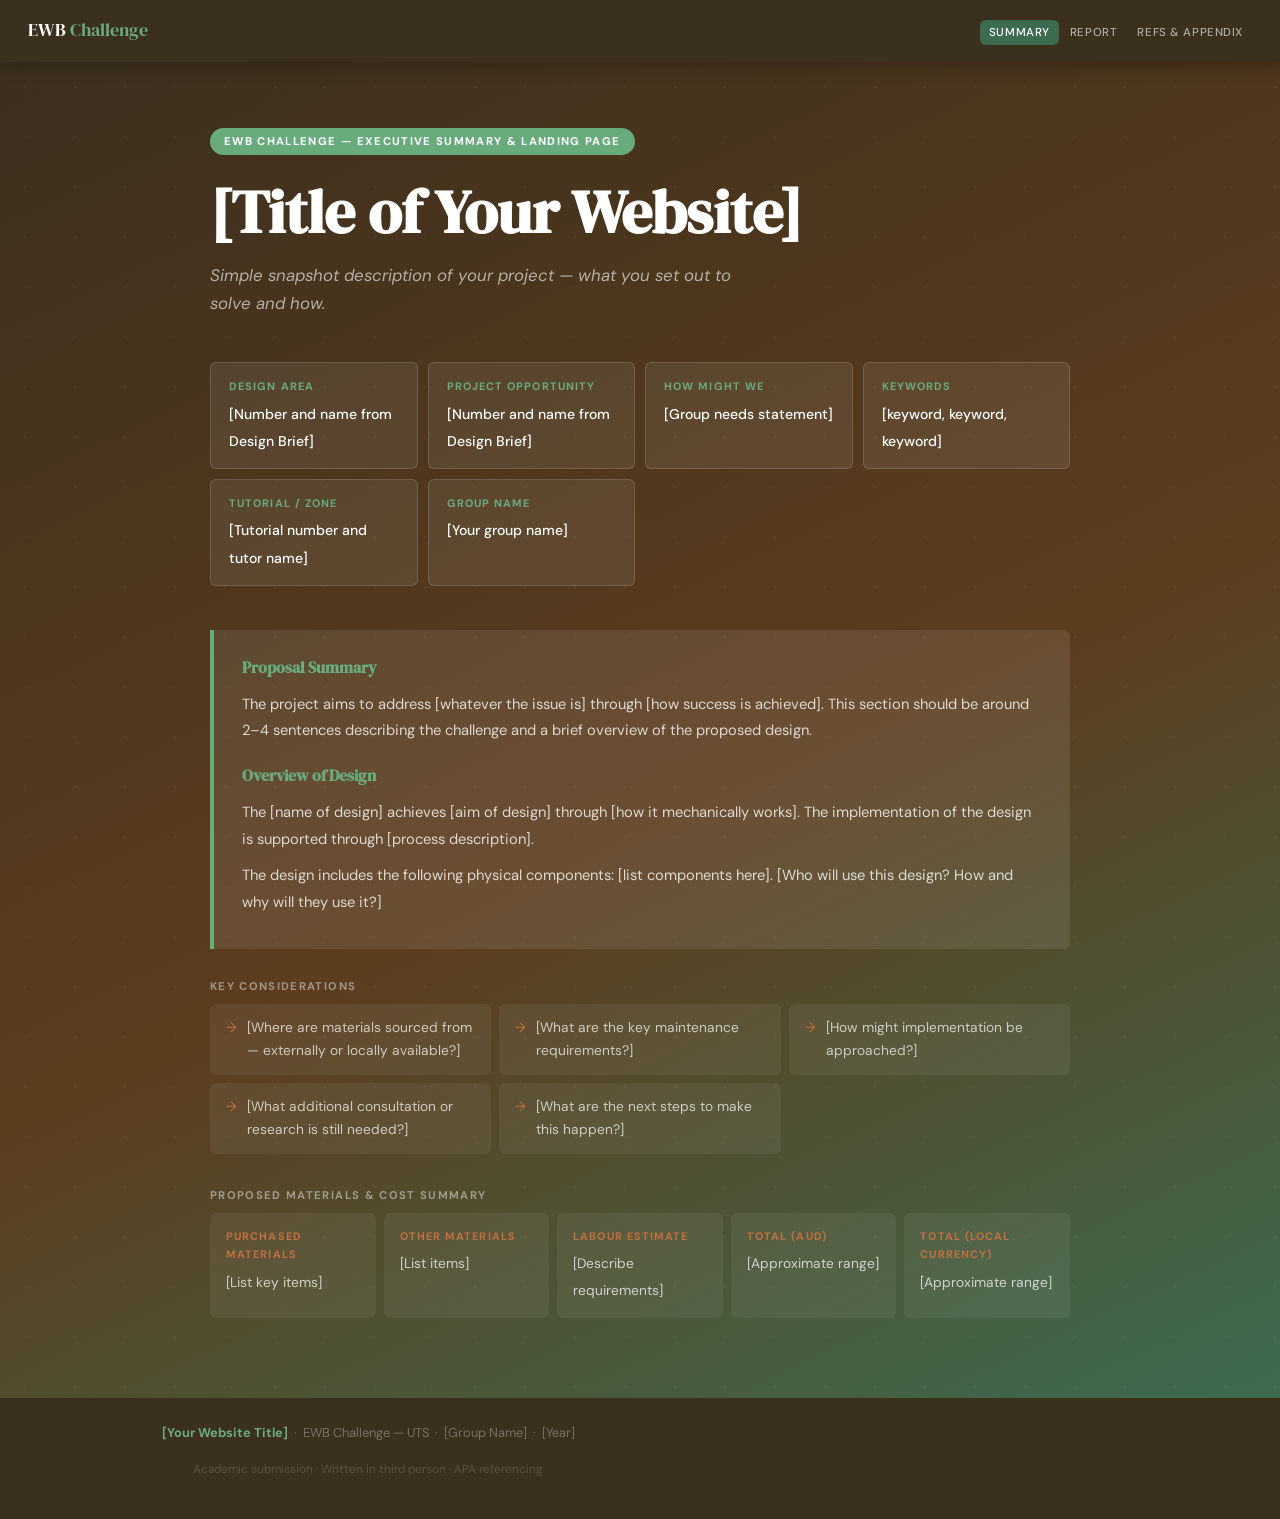
==== index.html @ 3a8bcbdf "Add files via upload" ====
<!DOCTYPE html>
<html lang="en">
<head>
  <meta charset="UTF-8" />
  <meta name="viewport" content="width=device-width, initial-scale=1.0" />
  <title>Executive Summary — EWB Challenge</title>
  <link rel="preconnect" href="https://fonts.googleapis.com" />
  <link href="https://fonts.googleapis.com/css2?family=DM+Serif+Display:ital@0;1&family=DM+Sans:wght@300;400;500;600&display=swap" rel="stylesheet" />
  <link rel="stylesheet" href="style.css" />
  <style>
    /* Hero overrides for landing page */
    .hero {
      min-height: calc(100vh - 62px);
      background: linear-gradient(155deg, var(--bark) 0%, var(--bark-lt) 55%, var(--moss) 100%);
      display: flex;
      align-items: center;
      padding: 64px 28px 80px;
      position: relative;
      overflow: hidden;
    }
    .hero::before {
      content: '';
      position: absolute;
      inset: 0;
      background: url("data:image/svg+xml,%3Csvg width='50' height='50' viewBox='0 0 50 50' xmlns='http://www.w3.org/2000/svg'%3E%3Ccircle cx='25' cy='25' r='1.5' fill='%23ffffff' fill-opacity='0.035'/%3E%3C/svg%3E");
    }
    .hero-inner { max-width: var(--max-w); margin: 0 auto; width: 100%; position: relative; }
    .hero-tag {
      display: inline-block;
      background: var(--leaf);
      color: #fff;
      font-size: .7rem;
      font-weight: 700;
      letter-spacing: .12em;
      text-transform: uppercase;
      padding: 4px 14px;
      border-radius: 20px;
      margin-bottom: 22px;
      animation: fadeUp .5s ease both;
    }
    .hero h1 {
      font-family: var(--serif);
      font-size: clamp(2.4rem, 6vw, 3.8rem);
      color: #fff;
      line-height: 1.15;
      margin-bottom: 14px;
      animation: fadeUp .55s .08s ease both;
    }
    .hero .tagline {
      font-size: 1.05rem;
      color: rgba(255,255,255,.6);
      font-style: italic;
      max-width: 540px;
      margin-bottom: 44px;
      animation: fadeUp .55s .15s ease both;
    }
    .meta-grid {
      display: grid;
      grid-template-columns: repeat(auto-fit, minmax(190px, 1fr));
      gap: 10px;
      margin-bottom: 44px;
      animation: fadeUp .55s .22s ease both;
    }
    .meta-card {
      background: rgba(255,255,255,.08);
      border: 1px solid rgba(255,255,255,.14);
      border-radius: var(--r);
      padding: 14px 18px;
      backdrop-filter: blur(4px);
    }
    .meta-label { font-size: .68rem; font-weight: 700; letter-spacing: .1em; text-transform: uppercase; color: var(--leaf); display: block; margin-bottom: 4px; }
    .meta-value { color: #fff; font-size: .88rem; font-weight: 500; }
    .proposal-box {
      background: rgba(255,255,255,.09);
      border-left: 4px solid var(--leaf);
      border-radius: 0 var(--r) var(--r) 0;
      padding: 24px 28px;
      margin-bottom: 28px;
      animation: fadeUp .55s .28s ease both;
    }
    .proposal-box h3 { font-family: var(--serif); color: var(--leaf); font-size: 1rem; margin-bottom: 10px; }
    .proposal-box p { color: rgba(255,255,255,.78); font-size: .92rem; line-height: 1.8; max-width: none; margin-bottom: 10px; }
    .kc-grid {
      display: grid;
      grid-template-columns: repeat(auto-fit, minmax(220px, 1fr));
      gap: 8px;
      margin-bottom: 32px;
      animation: fadeUp .55s .34s ease both;
    }
    .kc-item {
      background: rgba(255,255,255,.06);
      border-radius: var(--r);
      padding: 12px 16px;
      color: rgba(255,255,255,.7);
      font-size: .86rem;
      display: flex;
      gap: 10px;
    }
    .kc-item::before { content: '→'; color: var(--clay); flex-shrink: 0; }
    .cost-row {
      display: grid;
      grid-template-columns: repeat(auto-fit, minmax(160px, 1fr));
      gap: 8px;
      animation: fadeUp .55s .4s ease both;
    }
    .cost-item { background: rgba(255,255,255,.06); border-radius: var(--r); padding: 14px 16px; }
    .cost-item strong { display: block; font-size: .68rem; font-weight: 700; letter-spacing: .1em; text-transform: uppercase; color: var(--clay); margin-bottom: 4px; }
    .cost-item span { color: rgba(255,255,255,.72); font-size: .86rem; }
    @keyframes fadeUp { from { opacity:0; transform:translateY(14px); } to { opacity:1; transform:none; } }
    .section-label { font-size: .7rem; font-weight: 700; letter-spacing: .12em; text-transform: uppercase; color: rgba(255,255,255,.45); margin: 24px 0 8px; display: block; }
  </style>
</head>
<body>

  <nav id="nav">
    <a href="index.html" class="nav-logo">EWB <span>Challenge</span></a>
    <button class="nav-toggle" id="navToggle" aria-label="Toggle menu">
      <span></span><span></span><span></span>
    </button>
    <ul class="nav-links" id="nav-links">
      <li><a href="index.html">Summary</a></li>
      <li><a href="content.html">Report</a></li>
      <li><a href="refs.html">Refs &amp; Appendix</a></li>
    </ul>
  </nav>

  <section class="hero">
    <div class="hero-inner">
      <span class="hero-tag">EWB Challenge — Executive Summary &amp; Landing Page</span>
      <h1>[Title of Your Website]</h1>
      <p class="tagline">Simple snapshot description of your project — what you set out to solve and how.</p>

      <div class="meta-grid">
        <div class="meta-card">
          <span class="meta-label">Design Area</span>
          <span class="meta-value">[Number and name from Design Brief]</span>
        </div>
        <div class="meta-card">
          <span class="meta-label">Project Opportunity</span>
          <span class="meta-value">[Number and name from Design Brief]</span>
        </div>
        <div class="meta-card">
          <span class="meta-label">How Might We</span>
          <span class="meta-value">[Group needs statement]</span>
        </div>
        <div class="meta-card">
          <span class="meta-label">Keywords</span>
          <span class="meta-value">[keyword, keyword, keyword]</span>
        </div>
        <div class="meta-card">
          <span class="meta-label">Tutorial / Zone</span>
          <span class="meta-value">[Tutorial number and tutor name]</span>
        </div>
        <div class="meta-card">
          <span class="meta-label">Group Name</span>
          <span class="meta-value">[Your group name]</span>
        </div>
      </div>

      <div class="proposal-box">
        <h3>Proposal Summary</h3>
        <p>The project aims to address [whatever the issue is] through [how success is achieved]. This section should be around 2–4 sentences describing the challenge and a brief overview of the proposed design.</p>

        <h3 style="margin-top:18px;">Overview of Design</h3>
        <p>The [name of design] achieves [aim of design] through [how it mechanically works]. The implementation of the design is supported through [process description].</p>
        <p>The design includes the following physical components: [list components here]. [Who will use this design? How and why will they use it?]</p>
      </div>

      <span class="section-label">Key Considerations</span>
      <div class="kc-grid">
        <div class="kc-item">[Where are materials sourced from — externally or locally available?]</div>
        <div class="kc-item">[What are the key maintenance requirements?]</div>
        <div class="kc-item">[How might implementation be approached?]</div>
        <div class="kc-item">[What additional consultation or research is still needed?]</div>
        <div class="kc-item">[What are the next steps to make this happen?]</div>
      </div>

      <span class="section-label">Proposed Materials &amp; Cost Summary</span>
      <div class="cost-row">
        <div class="cost-item"><strong>Purchased Materials</strong><span>[List key items]</span></div>
        <div class="cost-item"><strong>Other Materials</strong><span>[List items]</span></div>
        <div class="cost-item"><strong>Labour Estimate</strong><span>[Describe requirements]</span></div>
        <div class="cost-item"><strong>Total (AUD)</strong><span>[Approximate range]</span></div>
        <div class="cost-item"><strong>Total (Local Currency)</strong><span>[Approximate range]</span></div>
      </div>
    </div>
  </section>

  <footer>
    <p><strong>[Your Website Title]</strong> &nbsp;·&nbsp; EWB Challenge — UTS &nbsp;·&nbsp; [Group Name] &nbsp;·&nbsp; [Year]</p>
    <p style="margin-top:6px;opacity:.5;font-size:.74rem;">Academic submission · Written in third person · APA referencing</p>
  </footer>

  <script src="main.js"></script>
</body>
</html>
---- style.css ----
/* ══════════════════════════════════════════════════
   EWB CHALLENGE — SHARED STYLESHEET
   ══════════════════════════════════════════════════ */

/* ─── TOKENS ─────────────────────────────────────── */
:root {
  --sand:     #f5f0e8;
  --cream:    #fdfbf7;
  --bark:     #3b2f1e;
  --bark-lt:  #5c3d1e;
  --moss:     #3d6b4f;
  --leaf:     #6aab7e;
  --clay:     #c2703e;
  --fog:      #d6cfc4;
  --ink:      #1a1612;
  --muted:    #7a6f64;
  --nav-h:    62px;
  --max-w:    860px;
  --r:        6px;
  --serif:    'DM Serif Display', Georgia, serif;
  --sans:     'DM Sans', system-ui, sans-serif;
}

/* ─── RESET ──────────────────────────────────────── */
*, *::before, *::after { box-sizing: border-box; margin: 0; padding: 0; }
html { scroll-behavior: smooth; font-size: 16px; }
body {
  font-family: var(--sans);
  background: var(--cream);
  color: var(--ink);
  line-height: 1.7;
  display: flex;
  flex-direction: column;
  min-height: 100vh;
}

/* ─── NAV ────────────────────────────────────────── */
#nav {
  position: sticky;
  top: 0;
  height: var(--nav-h);
  background: var(--bark);
  display: flex;
  align-items: center;
  justify-content: space-between;
  padding: 0 28px;
  z-index: 100;
  box-shadow: 0 2px 16px rgba(0,0,0,.3);
  gap: 16px;
}

.nav-logo {
  font-family: var(--serif);
  font-size: 1.1rem;
  color: #fff;
  text-decoration: none;
  white-space: nowrap;
  flex-shrink: 0;
}
.nav-logo span { color: var(--leaf); }

.nav-links {
  display: flex;
  flex-wrap: wrap;
  gap: 2px;
  list-style: none;
  align-items: center;
}
.nav-links a {
  color: rgba(255,255,255,.6);
  text-decoration: none;
  font-size: .72rem;
  font-weight: 500;
  letter-spacing: .05em;
  text-transform: uppercase;
  padding: 5px 9px;
  border-radius: var(--r);
  transition: background .15s, color .15s;
  white-space: nowrap;
}
.nav-links a:hover { background: rgba(255,255,255,.1); color: #fff; }
.nav-links a.active { background: var(--moss); color: #fff; }

.nav-toggle {
  display: none;
  background: none;
  border: none;
  cursor: pointer;
  flex-direction: column;
  gap: 5px;
  padding: 4px;
}
.nav-toggle span { display: block; width: 22px; height: 2px; background: #fff; transition: .2s; }

/* ─── PAGE HEADER BANNER ─────────────────────────── */
.page-header {
  background: linear-gradient(135deg, var(--bark) 0%, var(--bark-lt) 60%, var(--moss) 100%);
  padding: 56px 28px 48px;
  position: relative;
  overflow: hidden;
}
.page-header::before {
  content: '';
  position: absolute;
  inset: 0;
  background: url("data:image/svg+xml,%3Csvg width='40' height='40' viewBox='0 0 40 40' xmlns='http://www.w3.org/2000/svg'%3E%3Ccircle cx='20' cy='20' r='1.5' fill='%23ffffff' fill-opacity='0.04'/%3E%3C/svg%3E");
}
.page-header-inner { max-width: var(--max-w); margin: 0 auto; position: relative; }
.page-tag {
  display: inline-block;
  font-size: .68rem;
  font-weight: 700;
  letter-spacing: .14em;
  text-transform: uppercase;
  color: var(--leaf);
  background: rgba(106,171,126,.15);
  border: 1px solid rgba(106,171,126,.3);
  padding: 3px 12px;
  border-radius: 20px;
  margin-bottom: 14px;
}
.page-header h1 {
  font-family: var(--serif);
  font-size: clamp(2rem, 5vw, 3rem);
  color: #fff;
  line-height: 1.15;
  margin-bottom: 10px;
}
.page-header .subtitle {
  color: rgba(255,255,255,.6);
  font-size: .95rem;
  font-style: italic;
  max-width: 560px;
}

/* ─── MAIN CONTENT ───────────────────────────────── */
main {
  flex: 1;
  padding: 56px 28px 80px;
}
.content { max-width: var(--max-w); margin: 0 auto; }

/* ─── TYPOGRAPHY ─────────────────────────────────── */
.section-tag {
  display: inline-block;
  font-size: .68rem;
  font-weight: 700;
  letter-spacing: .14em;
  text-transform: uppercase;
  color: var(--moss);
  margin-bottom: 6px;
}
h2.section-title {
  font-family: var(--serif);
  font-size: clamp(1.6rem, 4vw, 2.2rem);
  color: var(--bark);
  margin-bottom: 20px;
  line-height: 1.2;
}
h3.sub {
  font-family: var(--serif);
  font-size: 1.25rem;
  color: var(--bark);
  margin: 40px 0 12px;
  padding-bottom: 8px;
  border-bottom: 2px solid var(--fog);
}
h4.crit {
  font-size: .88rem;
  font-weight: 700;
  color: var(--moss);
  margin: 28px 0 6px;
  text-transform: uppercase;
  letter-spacing: .07em;
}
p {
  color: var(--muted);
  margin-bottom: 16px;
  max-width: 680px;
}
a { color: var(--moss); }
a:hover { color: var(--leaf); }

/* ─── PLACEHOLDER ─────────────────────────────────── */
.ph {
  background: repeating-linear-gradient(-45deg, transparent, transparent 6px, rgba(0,0,0,.025) 6px, rgba(0,0,0,.025) 12px);
  border: 1px dashed var(--fog);
  border-radius: var(--r);
  padding: 18px 20px;
  color: var(--muted);
  font-style: italic;
  font-size: .9rem;
  max-width: 100%;
  margin-bottom: 20px;
  line-height: 1.7;
}

/* ─── BADGES ─────────────────────────────────────── */
.badge-row { display: flex; flex-wrap: wrap; gap: 8px; margin-bottom: 24px; }
.badge { font-size: .72rem; font-weight: 600; padding: 4px 12px; border-radius: 20px; letter-spacing: .04em; }
.badge-green { background: #d4edd9; color: var(--moss); }
.badge-clay  { background: #f5ddd0; color: var(--clay); }
.badge-bark  { background: #ddd5c8; color: var(--bark); }

/* ─── INFO BLOCK ─────────────────────────────────── */
.info-block {
  background: var(--sand);
  border: 1px solid var(--fog);
  border-radius: var(--r);
  padding: 24px 28px;
  margin-bottom: 28px;
}
.info-block dl { display: grid; grid-template-columns: max-content 1fr; gap: 8px 20px; }
.info-block dt { font-weight: 600; font-size: .85rem; color: var(--bark); white-space: nowrap; }
.info-block dd { color: var(--muted); font-size: .88rem; }

/* ─── TABLES ─────────────────────────────────────── */
.table-wrap { overflow-x: auto; margin: 16px 0 28px; }
table { width: 100%; border-collapse: collapse; font-size: .875rem; }
thead tr { background: var(--bark); color: #fff; }
thead th { padding: 12px 16px; text-align: left; font-weight: 600; letter-spacing: .04em; }
tbody tr { border-bottom: 1px solid var(--fog); }
tbody tr:nth-child(even) { background: rgba(0,0,0,.025); }
tbody td { padding: 11px 16px; color: var(--muted); vertical-align: top; }
tbody td:first-child { font-weight: 500; color: var(--bark); }
.ph-cell { font-style: italic; color: #b0a89f; }
.c { text-align: center; font-variant-numeric: tabular-nums; }

/* Matrix */
.matrix thead tr { background: var(--moss); }
.matrix .winner { background: rgba(106,171,126,.15); }
.matrix tfoot td { font-weight: 700; color: var(--bark); background: var(--sand); padding: 12px 16px; border-top: 2px solid var(--fog); }

/* Cost */
.cost-t tfoot td { font-weight: 700; color: var(--moss); background: rgba(61,107,79,.07); border-top: 2px solid var(--moss); padding: 12px 16px; }

/* ─── DESIGN CARDS ───────────────────────────────── */
.design-cards { display: grid; grid-template-columns: repeat(auto-fit, minmax(230px, 1fr)); gap: 20px; margin-top: 24px; }
.design-card {
  border: 1.5px solid var(--fog);
  border-radius: var(--r);
  padding: 22px;
  background: var(--cream);
  transition: border-color .2s, box-shadow .2s;
}
.design-card:hover { border-color: var(--moss); box-shadow: 0 4px 20px rgba(61,107,79,.1); }
.design-card-num { font-size: .68rem; font-weight: 700; letter-spacing: .14em; text-transform: uppercase; color: var(--clay); margin-bottom: 8px; }
.design-card h4 { font-family: var(--serif); font-size: 1.1rem; color: var(--bark); margin-bottom: 10px; }
.design-card p { font-size: .88rem; margin: 0; }
.img-slot {
  background: var(--sand);
  border: 1px dashed var(--fog);
  border-radius: var(--r);
  height: 140px;
  display: flex;
  align-items: center;
  justify-content: center;
  color: var(--muted);
  font-size: .78rem;
  font-style: italic;
  text-align: center;
  padding: 12px;
  margin-bottom: 14px;
}

/* ─── TIMELINE ───────────────────────────────────── */
.timeline { list-style: none; position: relative; margin-top: 24px; }
.timeline::before { content: ''; position: absolute; left: 16px; top: 0; bottom: 0; width: 2px; background: var(--fog); }
.timeline li { display: flex; gap: 20px; align-items: flex-start; margin-bottom: 28px; padding-left: 48px; position: relative; }
.timeline li::before { content: ''; position: absolute; left: 8px; top: 6px; width: 16px; height: 16px; border-radius: 50%; background: var(--moss); border: 3px solid var(--cream); box-shadow: 0 0 0 2px var(--moss); }
.timeline li:nth-child(even)::before { background: var(--clay); box-shadow: 0 0 0 2px var(--clay); }
.tl h4 { font-size: .95rem; font-weight: 600; color: var(--bark); margin-bottom: 4px; }
.tl p { margin: 0; font-size: .88rem; }

/* ─── ACKNOWLEDGEMENT BOX ────────────────────────── */
.ack-box {
  background: linear-gradient(135deg, var(--moss), #2d5038);
  border-radius: var(--r);
  padding: 36px 40px;
  color: #fff;
  position: relative;
  overflow: hidden;
  margin-top: 8px;
}
.ack-box::before { content: '"'; position: absolute; top: -20px; left: 16px; font-family: var(--serif); font-size: 11rem; color: rgba(255,255,255,.06); line-height: 1; pointer-events: none; }
.ack-box p { color: rgba(255,255,255,.82); font-size: 1rem; line-height: 1.85; max-width: 620px; font-style: italic; margin: 0; }

/* ─── BULLET LIST ────────────────────────────────── */
ul.blist { list-style: none; margin: 12px 0 24px; }
ul.blist li { color: var(--muted); font-size: .92rem; padding: 8px 0 8px 28px; position: relative; border-bottom: 1px solid rgba(0,0,0,.04); }
ul.blist li::before { content: '▸'; position: absolute; left: 0; color: var(--moss); }

/* ─── PROTO GRID ─────────────────────────────────── */
.proto-grid { display: grid; grid-template-columns: repeat(auto-fit, minmax(180px, 1fr)); gap: 14px; margin: 20px 0; }
.proto-slot {
  background: var(--sand);
  border: 1px dashed var(--fog);
  border-radius: var(--r);
  height: 160px;
  display: flex;
  flex-direction: column;
  align-items: center;
  justify-content: center;
  gap: 6px;
  color: var(--muted);
  font-size: .78rem;
  font-style: italic;
  text-align: center;
  padding: 14px;
}

/* ─── APPENDIX CARDS ─────────────────────────────── */
.appendix-cards { display: grid; grid-template-columns: repeat(auto-fit, minmax(210px, 1fr)); gap: 16px; margin-top: 20px; }
.appendix-card { background: var(--sand); border: 1px solid var(--fog); border-radius: var(--r); padding: 20px 22px; }
.appendix-card h4 { color: var(--bark); font-size: .92rem; margin-bottom: 8px; font-weight: 600; }
.appendix-card p { font-size: .84rem; margin: 0; }

/* ─── JOURNEY MAP ────────────────────────────────── */
.journey-slot {
  background: var(--sand);
  border: 1px dashed var(--fog);
  border-radius: var(--r);
  padding: 40px;
  text-align: center;
  margin: 20px 0;
  color: var(--muted);
  font-style: italic;
  font-size: .88rem;
}

/* ─── REFERENCES ─────────────────────────────────── */
ol.refs { list-style: decimal; padding-left: 24px; margin-top: 16px; }
ol.refs li { color: var(--muted); font-size: .88rem; margin-bottom: 12px; padding-left: 6px; }
.ph-ref { font-style: italic; color: #b8b0a8; }

/* ─── PAGE NAV FOOTER ────────────────────────────── */
.page-nav {
  display: flex;
  justify-content: space-between;
  align-items: center;
  gap: 16px;
  margin-top: 60px;
  padding-top: 24px;
  border-top: 1px solid var(--fog);
  flex-wrap: wrap;
}
.page-nav a {
  display: inline-flex;
  align-items: center;
  gap: 8px;
  color: var(--bark);
  text-decoration: none;
  font-size: .85rem;
  font-weight: 600;
  padding: 10px 18px;
  border: 1.5px solid var(--fog);
  border-radius: var(--r);
  transition: background .15s, border-color .15s;
}
.page-nav a:hover { background: var(--sand); border-color: var(--moss); color: var(--moss); }
.page-nav a.next { background: var(--moss); border-color: var(--moss); color: #fff; }
.page-nav a.next:hover { background: #2d5038; }

/* ─── FOOTER ─────────────────────────────────────── */
footer {
  background: var(--bark);
  color: var(--fog);
  text-align: center;
  padding: 24px 28px;
  font-size: .8rem;
  margin-top: auto;
}
footer strong { color: var(--leaf); }

/* ─── REVEAL ANIMATION ───────────────────────────── */
.reveal { opacity: 0; transform: translateY(18px); transition: opacity .5s ease, transform .5s ease; }
.reveal.visible { opacity: 1; transform: none; }

/* ─── RESPONSIVE ─────────────────────────────────── */
@media (max-width: 680px) {
  .nav-links { display: none; flex-direction: column; position: fixed; top: var(--nav-h); left: 0; right: 0; background: var(--bark); padding: 16px; gap: 4px; z-index: 99; }
  .nav-links.open { display: flex; }
  .nav-toggle { display: flex; }
  main { padding: 36px 20px 60px; }
  .info-block dl { grid-template-columns: 1fr; }
  .page-nav { flex-direction: column; }
  .page-nav a { width: 100%; justify-content: center; }
}

/* ══════════════════════════════════════════════════
   SIDEBAR LAYOUT (content.html only)
   ══════════════════════════════════════════════════ */

/* Top nav slim for content page — links go in sidebar */
.sidebar-layout {
  display: flex;
  align-items: flex-start;
  flex: 1;
}

/* ── Sidebar ─────────────────────────────────────── */
#sidebar {
  width: 230px;
  flex-shrink: 0;
  position: sticky;
  top: var(--nav-h);
  height: calc(100vh - var(--nav-h));
  overflow-y: auto;
  background: var(--bark);
  padding: 28px 0 40px;
  display: flex;
  flex-direction: column;
  scrollbar-width: thin;
  scrollbar-color: rgba(255,255,255,.15) transparent;
}

#sidebar::-webkit-scrollbar { width: 4px; }
#sidebar::-webkit-scrollbar-thumb { background: rgba(255,255,255,.15); border-radius: 4px; }

.sidebar-label {
  font-size: .62rem;
  font-weight: 700;
  letter-spacing: .14em;
  text-transform: uppercase;
  color: rgba(255,255,255,.3);
  padding: 0 20px;
  margin: 20px 0 6px;
}

.sidebar-label:first-of-type { margin-top: 0; }

#sidebar a {
  display: flex;
  align-items: center;
  gap: 10px;
  color: rgba(255,255,255,.55);
  text-decoration: none;
  font-size: .8rem;
  font-weight: 500;
  padding: 8px 20px;
  border-left: 3px solid transparent;
  transition: background .15s, color .15s, border-color .15s;
  line-height: 1.3;
}

#sidebar a:hover {
  background: rgba(255,255,255,.07);
  color: rgba(255,255,255,.9);
}

#sidebar a.active {
  background: rgba(106,171,126,.18);
  color: var(--leaf);
  border-left-color: var(--leaf);
}

#sidebar a .num {
  font-size: .65rem;
  font-weight: 700;
  color: rgba(255,255,255,.25);
  min-width: 18px;
  flex-shrink: 0;
}

#sidebar a.active .num { color: var(--leaf); opacity: .6; }

/* ── Content area ────────────────────────────────── */
#content-area {
  flex: 1;
  min-width: 0;
  padding: 0;
}

/* Sections inside content page */
.report-section {
  padding: 64px 48px;
  scroll-margin-top: calc(var(--nav-h) + 16px);
  border-bottom: 1px solid var(--fog);
  max-width: 100%;
}

.report-section:nth-child(even) { background: var(--sand); }
.report-section:nth-child(odd)  { background: var(--cream); }

.report-section .content { max-width: var(--max-w); }

/* ── Responsive: collapse sidebar on mobile ──────── */
@media (max-width: 820px) {
  .sidebar-layout { flex-direction: column; }

  #sidebar {
    width: 100%;
    height: auto;
    position: static;
    flex-direction: row;
    flex-wrap: wrap;
    padding: 10px 12px;
    gap: 2px;
    overflow-x: auto;
    overflow-y: hidden;
  }

  .sidebar-label { display: none; }

  #sidebar a {
    border-left: none;
    border-bottom: 2px solid transparent;
    padding: 6px 10px;
    font-size: .74rem;
    white-space: nowrap;
  }

  #sidebar a.active {
    border-bottom-color: var(--leaf);
    border-left: none;
  }

  .report-section { padding: 44px 20px; }
}
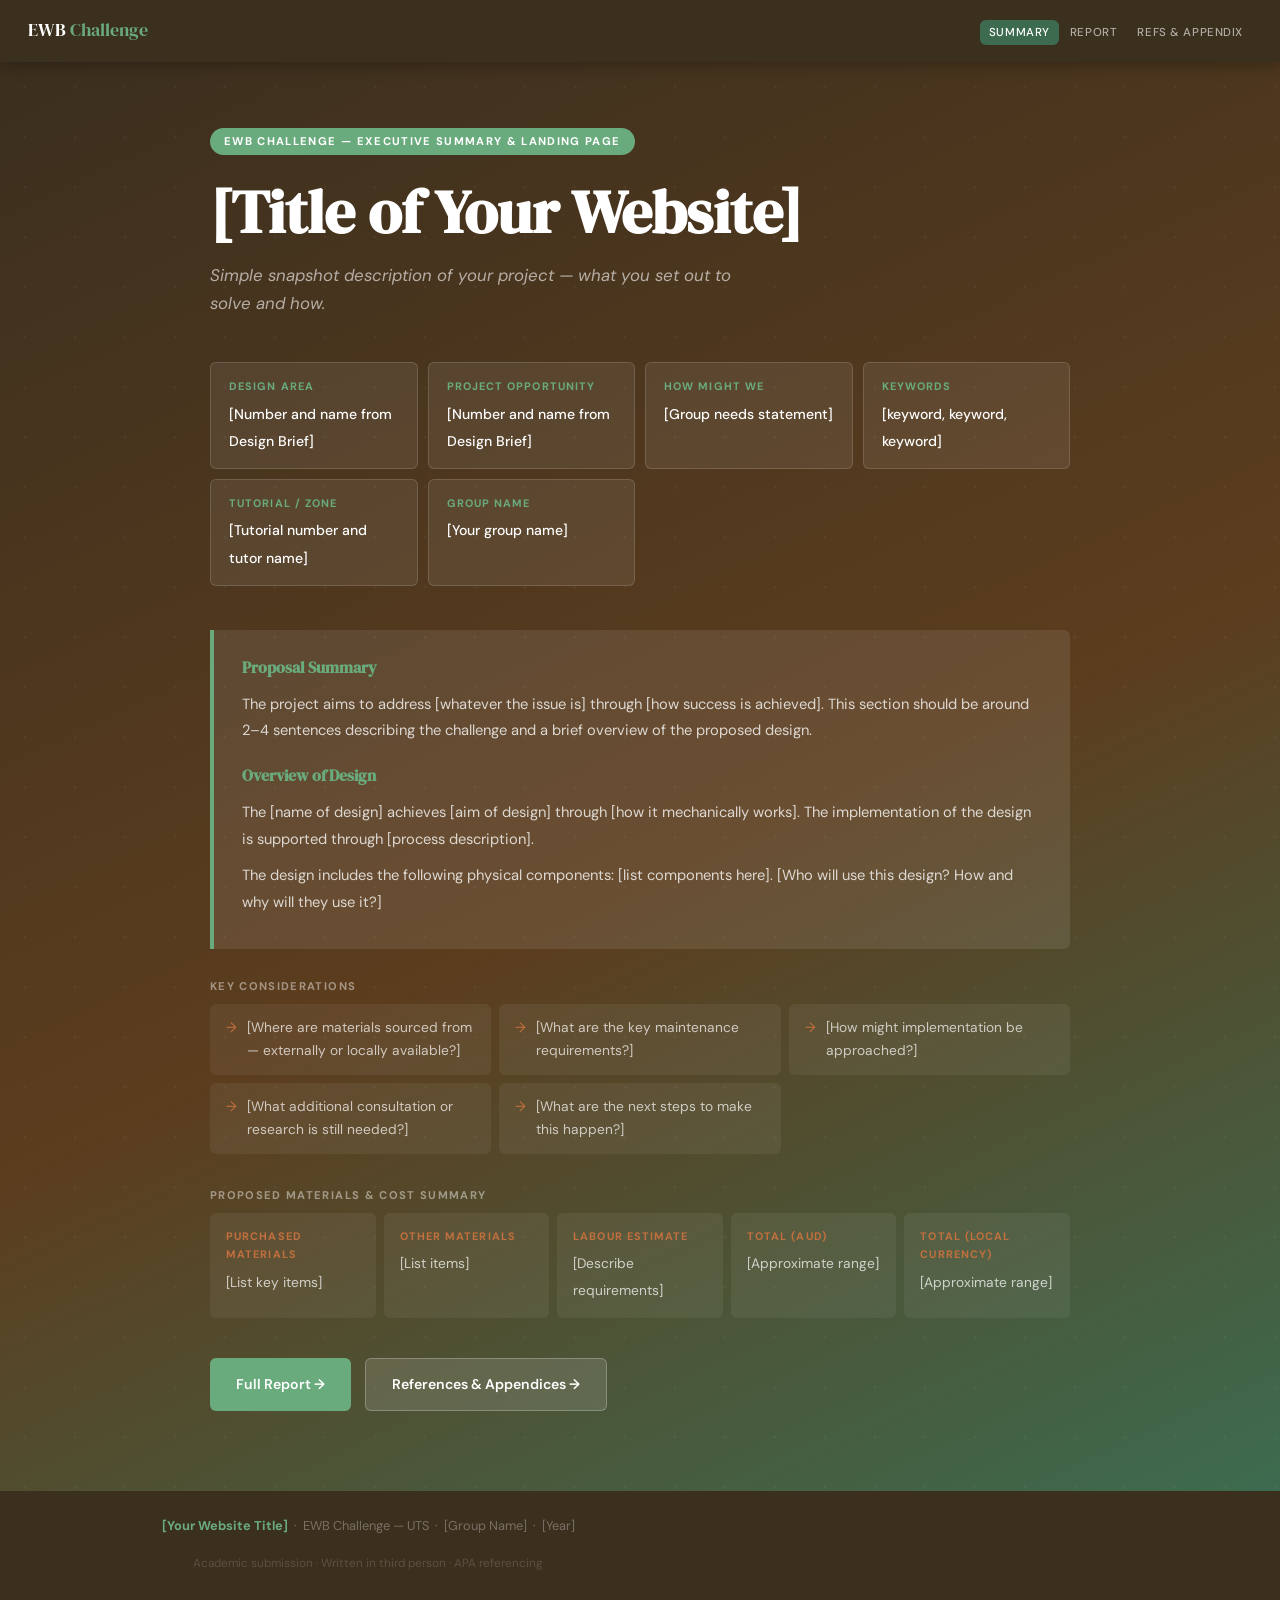
==== commit 5c88f7ba: "Add files via upload" ====
--- a/index.html
+++ b/index.html
@@ -183,6 +183,15 @@
         <div class="cost-item"><strong>Total (AUD)</strong><span>[Approximate range]</span></div>
         <div class="cost-item"><strong>Total (Local Currency)</strong><span>[Approximate range]</span></div>
       </div>
+
+      <div style="display:flex;gap:14px;flex-wrap:wrap;margin-top:40px;animation:fadeUp .55s .46s ease both;">
+        <a href="content.html" style="display:inline-flex;align-items:center;gap:10px;background:var(--leaf);color:#fff;text-decoration:none;font-size:.88rem;font-weight:600;padding:14px 26px;border-radius:var(--r);transition:background .15s;">
+          Full Report →
+        </a>
+        <a href="refs.html" style="display:inline-flex;align-items:center;gap:10px;background:rgba(255,255,255,.12);color:#fff;border:1.5px solid rgba(255,255,255,.25);text-decoration:none;font-size:.88rem;font-weight:600;padding:14px 26px;border-radius:var(--r);transition:background .15s;">
+          References &amp; Appendices →
+        </a>
+      </div>
     </div>
   </section>
 
